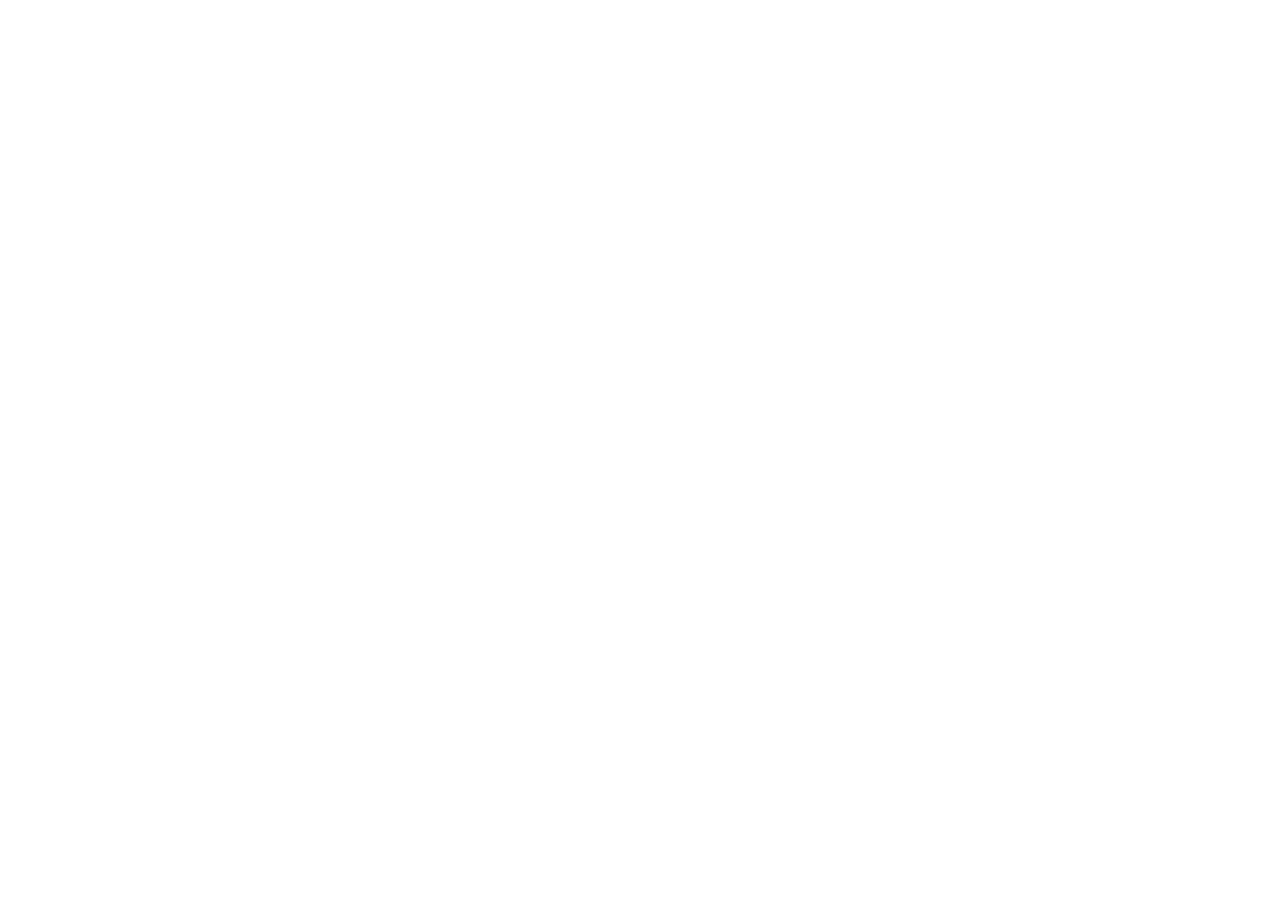
==== index.html @ 33198cbb "commit 1" ====
<!DOCTYPE html>
<html lang="fr" data-theme="light">

<head>
    <meta charset="UTF-8">
    <meta name="viewport" content="width=device-width, initial-scale=1.0">

    <title>AfriConnect Summit 2026</title>

    <!-- Google Fonts -->
    <link
        href="https://fonts.googleapis.com/css2?family=Space+Grotesk:wght@400;500;600;700&family=Inter:wght@300;400;500;600&display=swap"
        rel="stylesheet">

    <!-- Bootstrap Icons -->
    <link rel="stylesheet"
        href="https://cdn.jsdelivr.net/npm/bootstrap-icons@1.11.3/font/bootstrap-icons.min.css">

    <!-- CSS -->
    <link rel="stylesheet" href="css/style.css">
</head>

<body>

    <script src="js/script.js"></script>

</body>

</html>
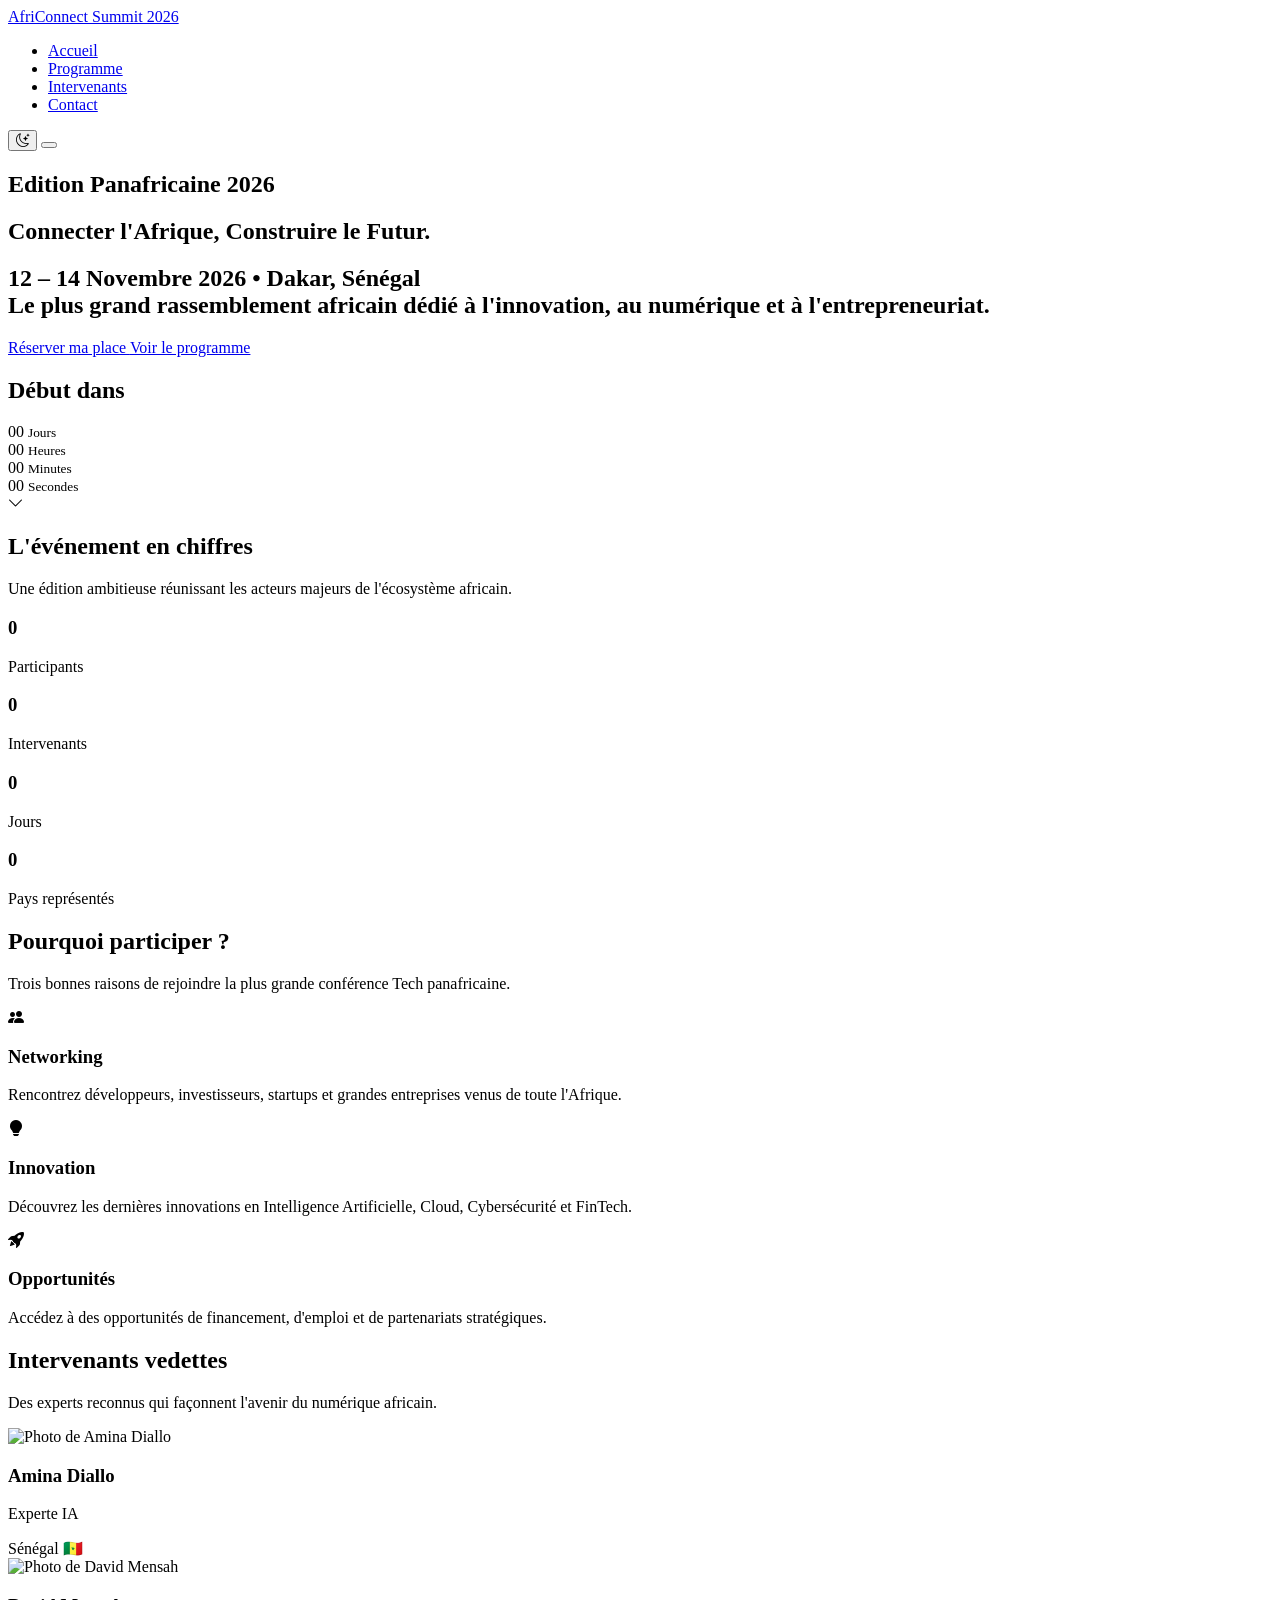
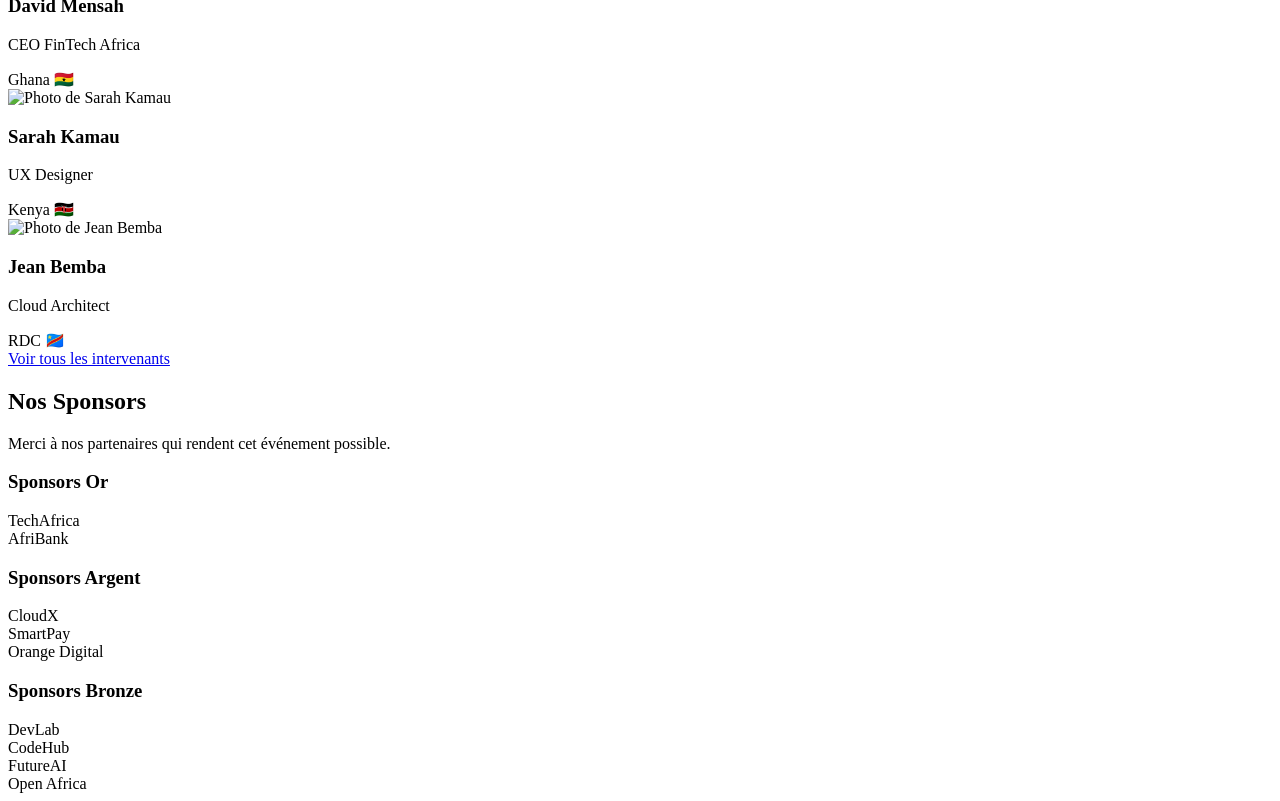
==== commit d345aa12: "commit 2" ====
--- a/index.html
+++ b/index.html
@@ -21,6 +21,495 @@
 </head>
 
 <body>
+<header>
+
+        <nav class="navbar">
+
+            <a href="index.html" class="logo">
+                AfriConnect Summit 2026
+            </a>
+
+            <ul class="nav-links">
+
+                <li><a href="index.html">Accueil</a></li>
+
+                <li><a href="programme.html" class="active">Programme</a></li>
+
+                <li><a href="intervenants.html">Intervenants</a></li>
+
+                <li><a href="contact.html">Contact</a></li>
+
+            </ul>
+
+            <div class="nav-actions">
+
+                <button id="themeToggle">
+                     <i class="bi bi-moon-stars"></i>
+                </button>
+                <button class="hamburger">
+
+                    <span></span>
+                    <span></span>
+                    <span></span>
+
+                </button>
+
+            </div>
+
+        </nav>
+
+    </header>
+        <!-- ========================= -->
+        <!-- HERO -->
+        <!-- ========================= -->
+
+        <section class="hero"> 
+
+            <div class="hero-content fade-in">
+
+                <span class="event-badge">
+                  <h1>Edition Panafricaine 2026</h1>
+                </span>
+
+                <h1>
+                    Connecter l'Afrique,
+                    Construire le Futur.
+                    
+
+                </h1>
+                
+                <h2 class="hero-subtitle">
+
+                    12 – 14 Novembre 2026 • Dakar, Sénégal
+
+                    <br>
+
+                    Le plus grand rassemblement africain dédié
+                    à l'innovation, au numérique et à
+                    l'entrepreneuriat.
+
+                </h2>
+
+                <div class="hero-buttons">
+
+                    <a href="contact.html" class="btn btn-primary">
+                        Réserver ma place
+                    </a>
+
+                    <a href="programme.html" class="btn btn-secondary">
+                        Voir le programme
+                    </a>
+
+                </div>
+
+            </div>
+
+            <!-- Countdown -->
+            <article>
+                <div class="countdown-container">
+
+                <h2>
+                    Début dans
+                </h2>
+
+                <div class="countdown">
+
+                    <div class="time-box">
+
+                        <span id="days">00</span>
+
+                        <small>Jours</small>
+
+                    </div>
+
+                    <div class="time-box">
+
+                        <span id="hours">00</span>
+
+                        <small>Heures</small>
+
+                    </div>
+
+                    <div class="time-box">
+
+                        <span id="minutes">00</span>
+
+                        <small>Minutes</small>
+
+                    </div>
+
+                    <div class="time-box">
+
+                        <span id="seconds">00</span>
+
+                        <small>Secondes</small>
+
+                    </div>
+
+                </div>
+
+            </div>
+            </article>
+
+            <div class="hero-scroll">
+
+                <i class="bi bi-chevron-down"></i>
+
+            </div>
+
+        </section>
+
+        <!-- ========================= -->
+        <!-- CHIFFRES CLES -->
+        <!-- ========================= -->
+
+        <section class="stats section-padding">
+
+            <div class="container">
+
+                <div class="section-title">
+
+                    <h2>
+                        L'événement en chiffres
+                    </h2>
+
+                    <p>
+                        Une édition ambitieuse réunissant les
+                        acteurs majeurs de l'écosystème africain.
+                    </p>
+
+                </div>
+
+                <div class="stats-grid">
+
+                    <article class="stat-card reveal">
+
+                        <h3
+                            class="counter"
+                            data-target="1200">
+                            0
+                        </h3>
+
+                        <p>
+                            Participants
+                        </p>
+
+                    </article>
+
+                    <article class="stat-card reveal">
+
+                        <h3
+                            class="counter"
+                            data-target="48">
+                            0
+                        </h3>
+
+                        <p>
+                            Intervenants
+                        </p>
+
+                    </article>
+
+                    <article class="stat-card reveal">
+
+                        <h3
+                            class="counter"
+                            data-target="3">
+                            0
+                        </h3>
+
+                        <p>
+                            Jours
+                        </p>
+
+                    </article>
+
+                    <article class="stat-card reveal">
+
+                        <h3
+                            class="counter"
+                            data-target="12">
+                            0
+                        </h3>
+
+                        <p>
+                            Pays représentés
+                        </p>
+
+                    </article>
+
+                </div>
+
+            </div>
+
+        </section>
+                <!-- ========================= -->
+        <!-- POURQUOI PARTICIPER -->
+        <!-- ========================= -->
+
+        <section class="why section-padding">
+
+            <div class="container">
+
+                <div class="section-title">
+
+                    <h2>Pourquoi participer ?</h2>
+
+                    <p>
+                        Trois bonnes raisons de rejoindre la plus grande
+                        conférence Tech panafricaine.
+                    </p>
+
+                </div>
+
+                <div class="why-container">
+
+                    <article class="why-card reveal">
+
+                        <i class="bi bi-people-fill"></i>
+
+                        <h3>Networking</h3>
+
+                        <p>
+                            Rencontrez développeurs, investisseurs,
+                            startups et grandes entreprises venus
+                            de toute l'Afrique.
+                        </p>
+
+                    </article>
+
+                    <article class="why-card reveal">
+
+                        <i class="bi bi-lightbulb-fill"></i>
+
+                        <h3>Innovation</h3>
+
+                        <p>
+                            Découvrez les dernières innovations
+                            en Intelligence Artificielle, Cloud,
+                            Cybersécurité et FinTech.
+                        </p>
+
+                    </article>
+
+                    <article class="why-card reveal">
+
+                        <i class="bi bi-rocket-takeoff-fill"></i>
+
+                        <h3>Opportunités</h3>
+
+                        <p>
+                            Accédez à des opportunités de financement,
+                            d'emploi et de partenariats stratégiques.
+                        </p>
+
+                    </article>
+
+                </div>
+
+            </div>
+
+        </section>
+
+        <!-- ========================= -->
+        <!-- INTERVENANTS VEDETTES -->
+        <!-- ========================= -->
+
+        <section class="speakers section-padding">
+
+            <div class="container">
+
+                <div class="section-title">
+
+                    <h2>Intervenants vedettes</h2>
+
+                    <p>
+                        Des experts reconnus qui façonnent
+                        l'avenir du numérique africain.
+                    </p>
+
+                </div>
+
+                <div class="speakers-grid">
+
+                    <article class="speaker-card reveal">
+
+                        <img
+                            src="images/speakers/speaker1.jpg"
+                            alt="Photo de Amina Diallo">
+
+                        <div class="speaker-content">
+
+                            <h3>Amina Diallo</h3>
+
+                            <p>Experte IA</p>
+
+                            <span>Sénégal 🇸🇳</span>
+
+                        </div>
+
+                    </article>
+
+                    <article class="speaker-card reveal">
+
+                        <img
+                            src="images/speakers/speaker2.jpg"
+                            alt="Photo de David Mensah">
+
+                        <div class="speaker-content">
+
+                            <h3>David Mensah</h3>
+
+                            <p>CEO FinTech Africa</p>
+
+                            <span>Ghana 🇬🇭</span>
+
+                        </div>
+
+                    </article>
+
+                    <article class="speaker-card reveal">
+
+                        <img
+                            src="images/speakers/speaker3.jpg"
+                            alt="Photo de Sarah Kamau">
+
+                        <div class="speaker-content">
+
+                            <h3>Sarah Kamau</h3>
+
+                            <p>UX Designer</p>
+
+                            <span>Kenya 🇰🇪</span>
+
+                        </div>
+
+                    </article>
+
+                    <article class="speaker-card reveal">
+
+                        <img
+                            src="images/speakers/speaker4.jpg"
+                            alt="Photo de Jean Bemba">
+
+                        <div class="speaker-content">
+
+                            <h3>Jean Bemba</h3>
+
+                            <p>Cloud Architect</p>
+
+                            <span>RDC 🇨🇩</span>
+
+                        </div>
+
+                    </article>
+
+                </div>
+
+                <div class="center">
+
+                    <a
+                        href="intervenants.html"
+                        class="btn btn-primary">
+
+                        Voir tous les intervenants
+
+                    </a>
+
+                </div>
+
+            </div>
+
+        </section>
+
+        <!-- ========================= -->
+        <!-- SPONSORS -->
+        <!-- ========================= -->
+
+        <section class="sponsors section-padding">
+
+            <div class="container">
+
+                <div class="section-title">
+
+                    <h2>Nos Sponsors</h2>
+
+                    <p>
+                        Merci à nos partenaires qui rendent
+                        cet événement possible.
+                    </p>
+
+                </div>
+
+                <h3 class="sponsor-title gold">
+                    Sponsors Or
+                </h3>
+
+                <div class="sponsor-row">
+
+                    <div class="sponsor gold">
+                        TechAfrica
+                    </div>
+
+                    <div class="sponsor gold">
+                        AfriBank
+                    </div>
+
+                </div>
+
+                <h3 class="sponsor-title silver">
+                    Sponsors Argent
+                </h3>
+
+                <div class="sponsor-row">
+
+                    <div class="sponsor silver">
+                        CloudX
+                    </div>
+
+                    <div class="sponsor silver">
+                        SmartPay
+                    </div>
+
+                    <div class="sponsor silver">
+                        Orange Digital
+                    </div>
+
+                </div>
+
+                <h3 class="sponsor-title bronze">
+                    Sponsors Bronze
+                </h3>
+
+                <div class="sponsor-row">
+
+                    <div class="sponsor bronze">
+                        DevLab
+                    </div>
+
+                    <div class="sponsor bronze">
+                        CodeHub
+                    </div>
+
+                    <div class="sponsor bronze">
+                        FutureAI
+                    </div>
+
+                    <div class="sponsor bronze">
+                        Open Africa
+                    </div>
+
+                </div>
+
+            </div>
+
+        </section>
+                
+    
+
+    <!-- ========================= -->
+    <!-- JAVASCRIPT -->
+    <!-- ========================= -->
 
     <script src="js/script.js"></script>
 
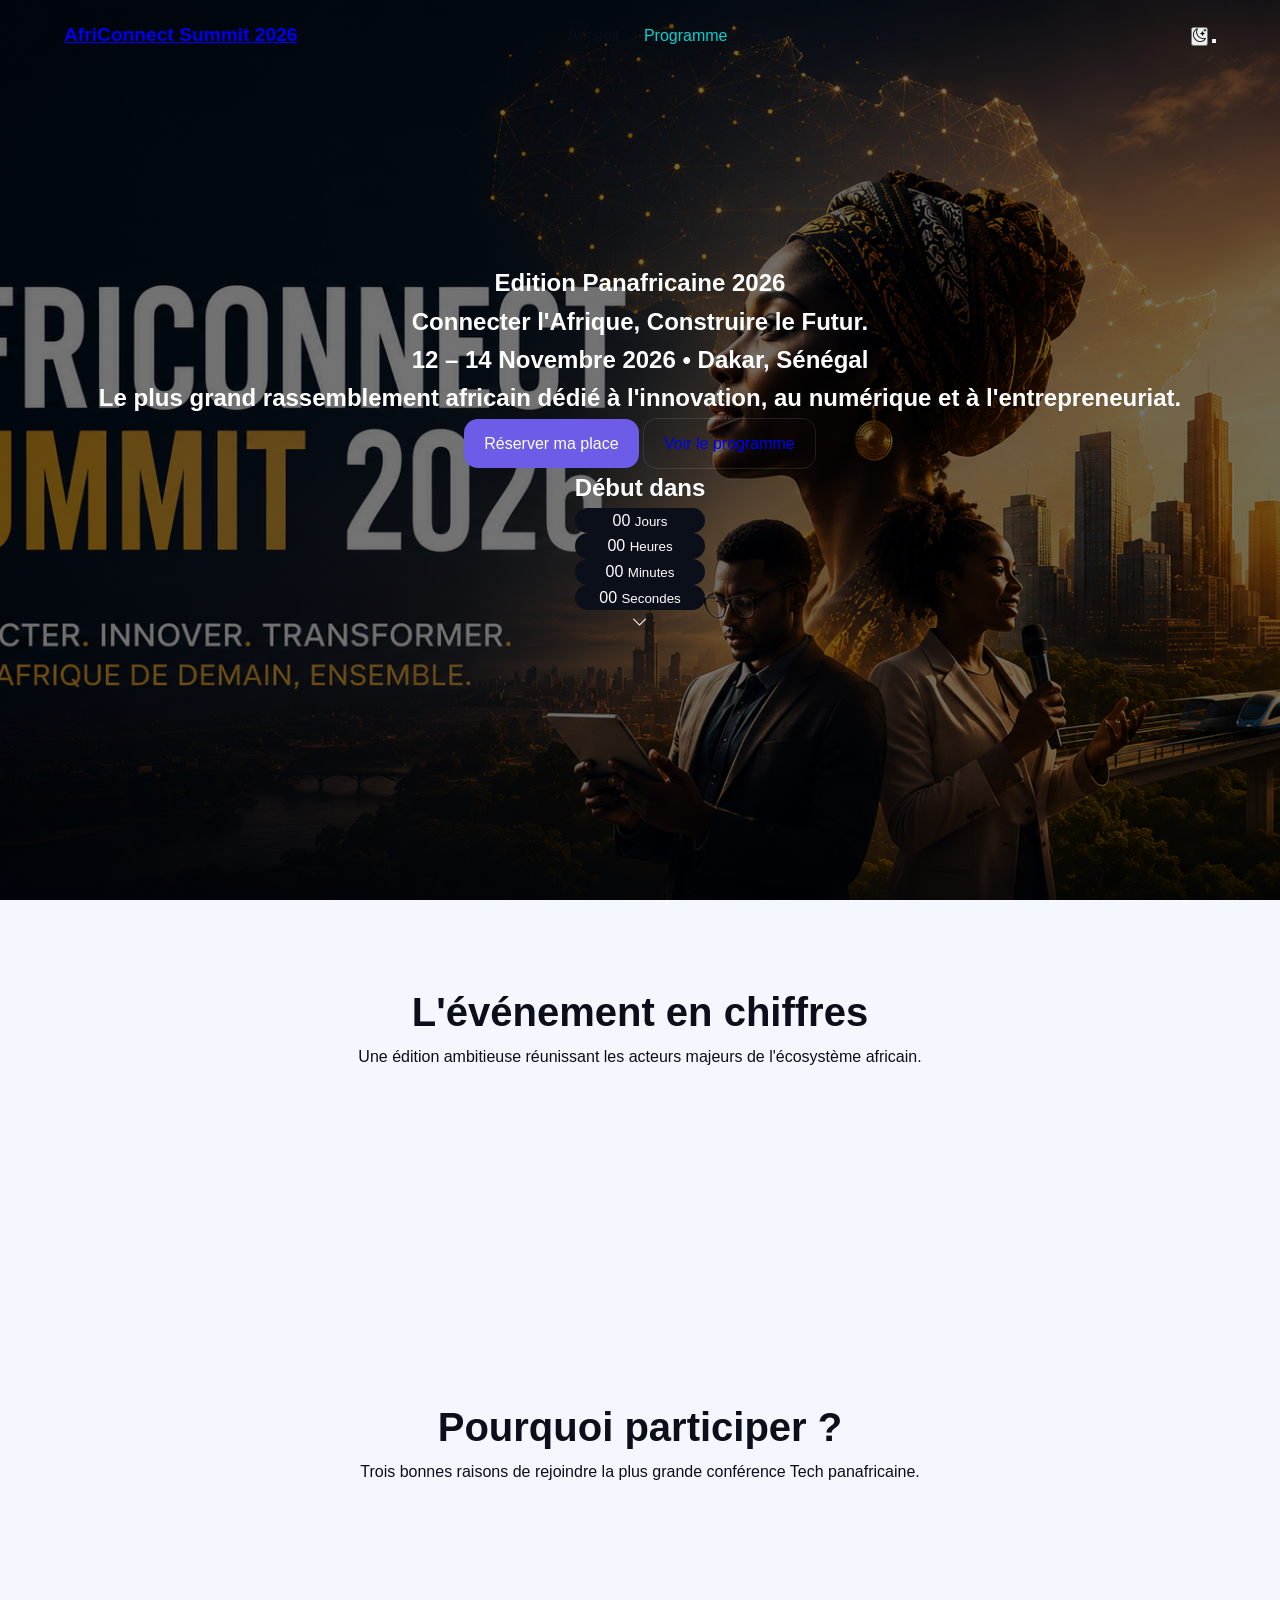
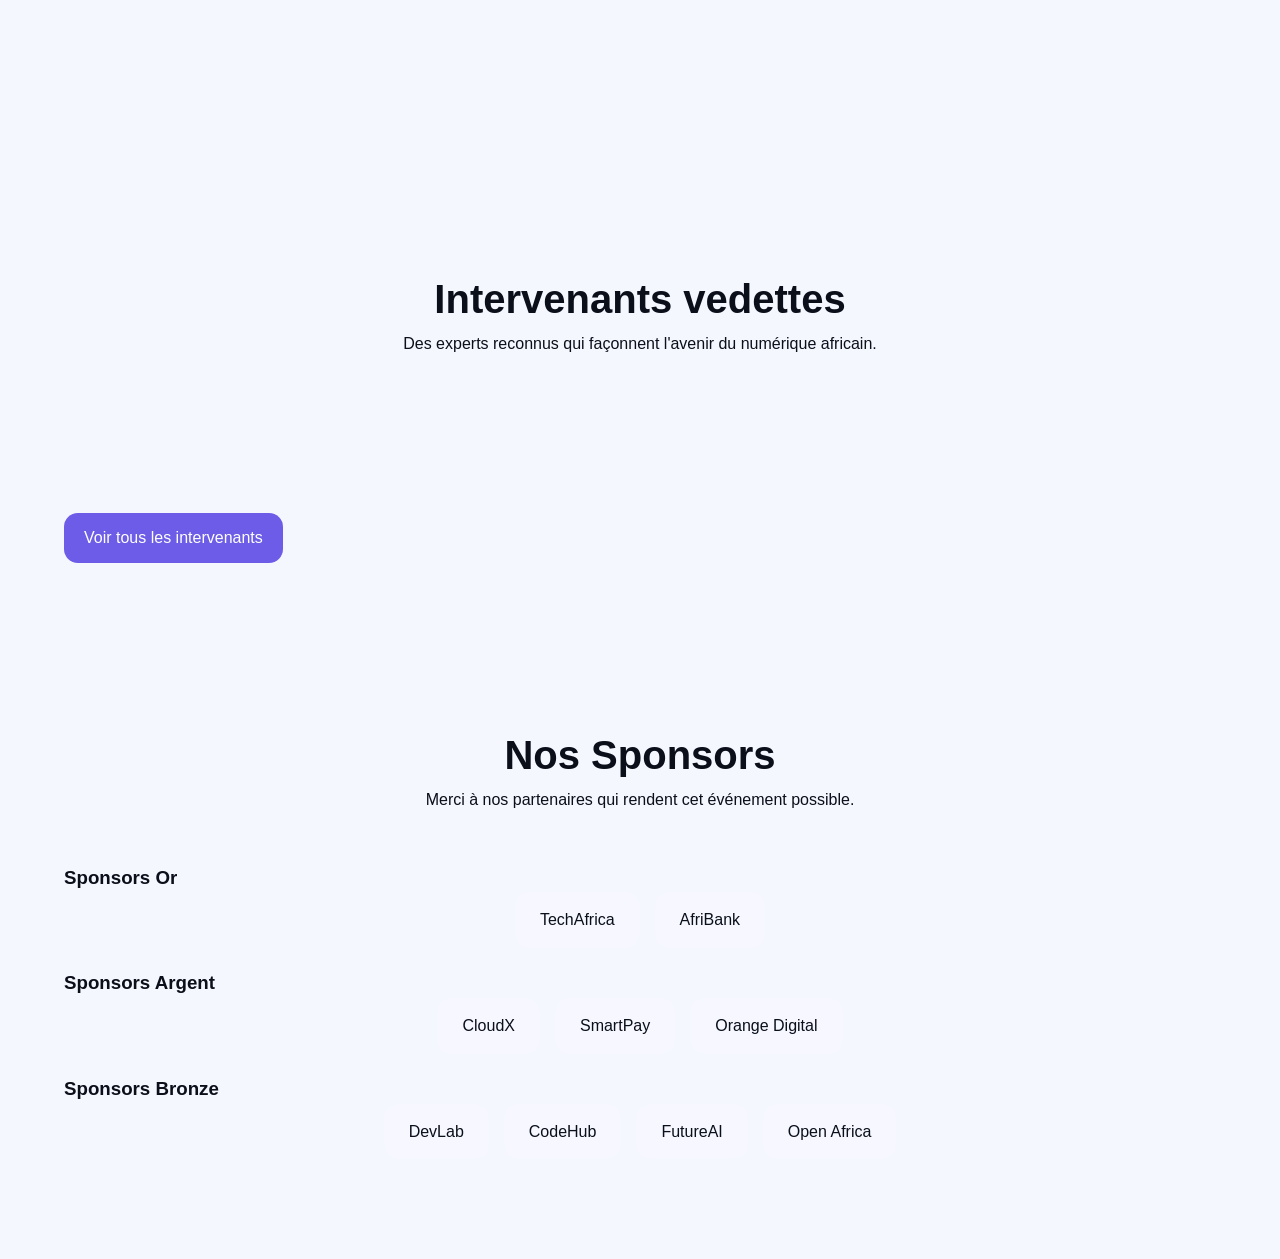
==== commit b721a6c5: "commit 3" ====
--- a/index.html
+++ b/index.html
@@ -22,7 +22,7 @@
 
 <body>
 <header>
-
+     
         <nav class="navbar">
 
             <a href="index.html" class="logo">
--- a/css/style.css
+++ b/css/style.css
@@ -0,0 +1,345 @@
+/* =========================
+   ROOT VARIABLES (THEME)
+========================= */
+
+:root {
+    --bg: #f5f7ff;;
+    --bg-light: #0b0f1a;
+    --text: #0b0f1a;
+    --text-dark: #0b0f1a;
+
+    --primary: #6c5ce7;
+    --secondary: #00d2d3;
+    --accent: #ffb142;
+
+    --card: rgba(255, 255, 255, 0.05);
+    --border: rgba(255, 255, 255, 0.1);
+
+    --radius: 14px;
+    --shadow: 0 10px 30px rgba(0, 0, 0, 0.3);
+
+    --font-title: "Space Grotesk", sans-serif;
+    --font-body: "Inter", sans-serif;
+}
+
+/* compte a rebour */
+.time-box{
+    background: var(--card);
+    border-radius: var(--radius);
+    overflow: hidden;
+    transition: 0.3s; 
+    background-color: #0b0f1a;        
+     
+
+}
+
+
+
+
+
+
+/* =========================
+   RESET
+========================= */
+
+* {
+    margin: 0;
+    padding: 0;
+    box-sizing: border-box;
+}
+
+body {
+    font-family: var(--font-body);
+    background: var(--bg);
+    color: var(--text);
+    line-height: 1.6;
+    transition: 0.3s ease;
+   
+}
+
+/* =========================
+   GLOBAL
+========================= */
+
+.container {
+    width: 90%;
+    max-width: 1200px;
+    margin: auto;
+}
+
+.section-padding {
+    padding: 80px 0;
+}
+
+.section-title {
+    text-align: center;
+    margin-bottom: 50px;
+}
+
+.section-title h2 {
+    font-family: var(--font-title);
+    font-size: 2.5rem;
+}
+
+/* =========================
+   NAVBAR
+========================= */
+
+.navbar {
+    position: fixed;
+    top: 0;
+    width: 100%;
+    display: flex;
+    justify-content: space-between;
+    align-items: center;
+    padding: 20px 5%;
+    background: transparent;
+    transition: 0.3s;
+    z-index: 1000;
+}
+
+.navbar.scrolled {
+    background: var(--bg);
+    box-shadow: var(--shadow);
+}
+
+.logo {
+    font-family: var(--font-title);
+    font-weight: 700;
+    font-size: 1.2rem;
+}
+
+.nav-links {
+    display: flex;
+    gap: 25px;
+    list-style: none;
+}
+
+.nav-links a {
+    color: var(--text);
+    text-decoration: none;
+    transition: 0.3s;
+}
+
+.nav-links a:hover,
+.nav-links a.active {
+    color: var(--secondary);
+}
+
+/* =========================
+   HERO
+========================= */
+
+.hero {
+    min-height: 100vh;
+    display: flex;
+    flex-direction: column;
+    justify-content: center;
+    align-items: center;
+    text-align: center;
+    padding: 100px 20px;
+
+    background:
+        linear-gradient(rgba(0,0,0,0.55), rgba(0,0,0,0.55)),
+        url("../images/index2.png");
+
+    background-size: cover;
+    background-position: center;
+    background-repeat: no-repeat;
+
+    color: white;
+}
+
+/* =========================
+   BUTTONS
+========================= */
+
+.btn {
+    padding: 12px 20px;
+    border-radius: var(--radius);
+    text-decoration: none;
+    transition: 0.3s;
+    display: inline-block;
+}
+
+.btn-primary {
+    background: var(--primary);
+    color: white;
+}
+
+.btn-primary:hover {
+    transform: translateY(-3px);
+}
+
+.btn-secondary {
+    border: 1px solid var(--border);
+}
+
+/* =========================
+   STATS (GRID)
+========================= */
+
+.stats-grid {
+    display: grid;
+    grid-template-columns: repeat(4, 1fr);
+    gap: 20px;
+}
+
+.stat-card {
+    background: var(--card);
+    padding: 30px;
+    text-align: center;
+    border-radius: var(--radius);
+    transition: 0.3s;
+}
+
+.stat-card:hover {
+    transform: translateY(-5px);
+}
+
+/* =========================
+   WHY (FLEXBOX)
+========================= */
+
+.why-container {
+    display: flex;
+    gap: 20px;
+    justify-content: space-between;
+}
+
+.why-card {
+    flex: 1;
+    padding: 20px;
+    background: var(--card);
+    border-radius: var(--radius);
+}
+
+/* =========================
+   SPEAKERS GRID
+========================= */
+
+.speakers-grid {
+    display: grid;
+    grid-template-columns: repeat(4, 1fr);
+    gap: 20px;
+}
+
+.speaker-card {
+    background: var(--card);
+    border-radius: var(--radius);
+    overflow: hidden;
+    transition: 0.3s;
+}
+
+.speaker-card:hover {
+    transform: translateY(-8px);
+}
+
+.speaker-card img {
+    width: 100%;
+    height: 220px;
+    object-fit: cover;
+}
+
+/* =========================
+   SPONSORS
+========================= */
+
+.sponsor-row {
+    display: flex;
+    justify-content: center;
+    gap: 15px;
+    margin-bottom: 20px;
+}
+
+.sponsor {
+    padding: 15px 25px;
+    background: var(--card);
+    border-radius: var(--radius);
+}
+
+
+
+/* =========================
+   FORM
+========================= */
+
+.form-container {
+    display: flex;
+    gap: 40px;
+}
+
+.form-grid {
+    display: flex;
+    gap: 40px;
+}
+
+.form-group {
+    margin-bottom: 20px;
+}
+
+input, select, textarea {
+    width: 100%;
+    padding: 12px;
+    border-radius: var(--radius);
+    border: 1px solid var(--border);
+    background: transparent;
+    color: var(--text);
+}
+
+/* =========================
+   FAQ (CSS ONLY)
+========================= */
+
+.faq-item {
+    margin-bottom: 10px;
+}
+
+.faq-item input {
+    display: none;
+}
+
+.faq-item label {
+    display: block;
+    padding: 15px;
+    background: var(--card);
+    cursor: pointer;
+}
+
+.faq-content {
+    max-height: 0;
+    overflow: hidden;
+    transition: 0.3s;
+    padding: 0 15px;
+}
+
+.faq-item input:checked ~ .faq-content {
+    max-height: 200px;
+    padding: 15px;
+}
+
+/* =========================
+   MAP
+========================= */
+
+.map iframe {
+    width: 100%;
+}
+
+
+
+/* =========================
+   ANIMATIONS
+========================= */
+
+.reveal {
+    opacity: 0;
+    transform: translateY(40px);
+    transition: 0.6s ease;
+}
+
+.reveal.active {
+    opacity: 1;
+    transform: translateY(0);
+}
+
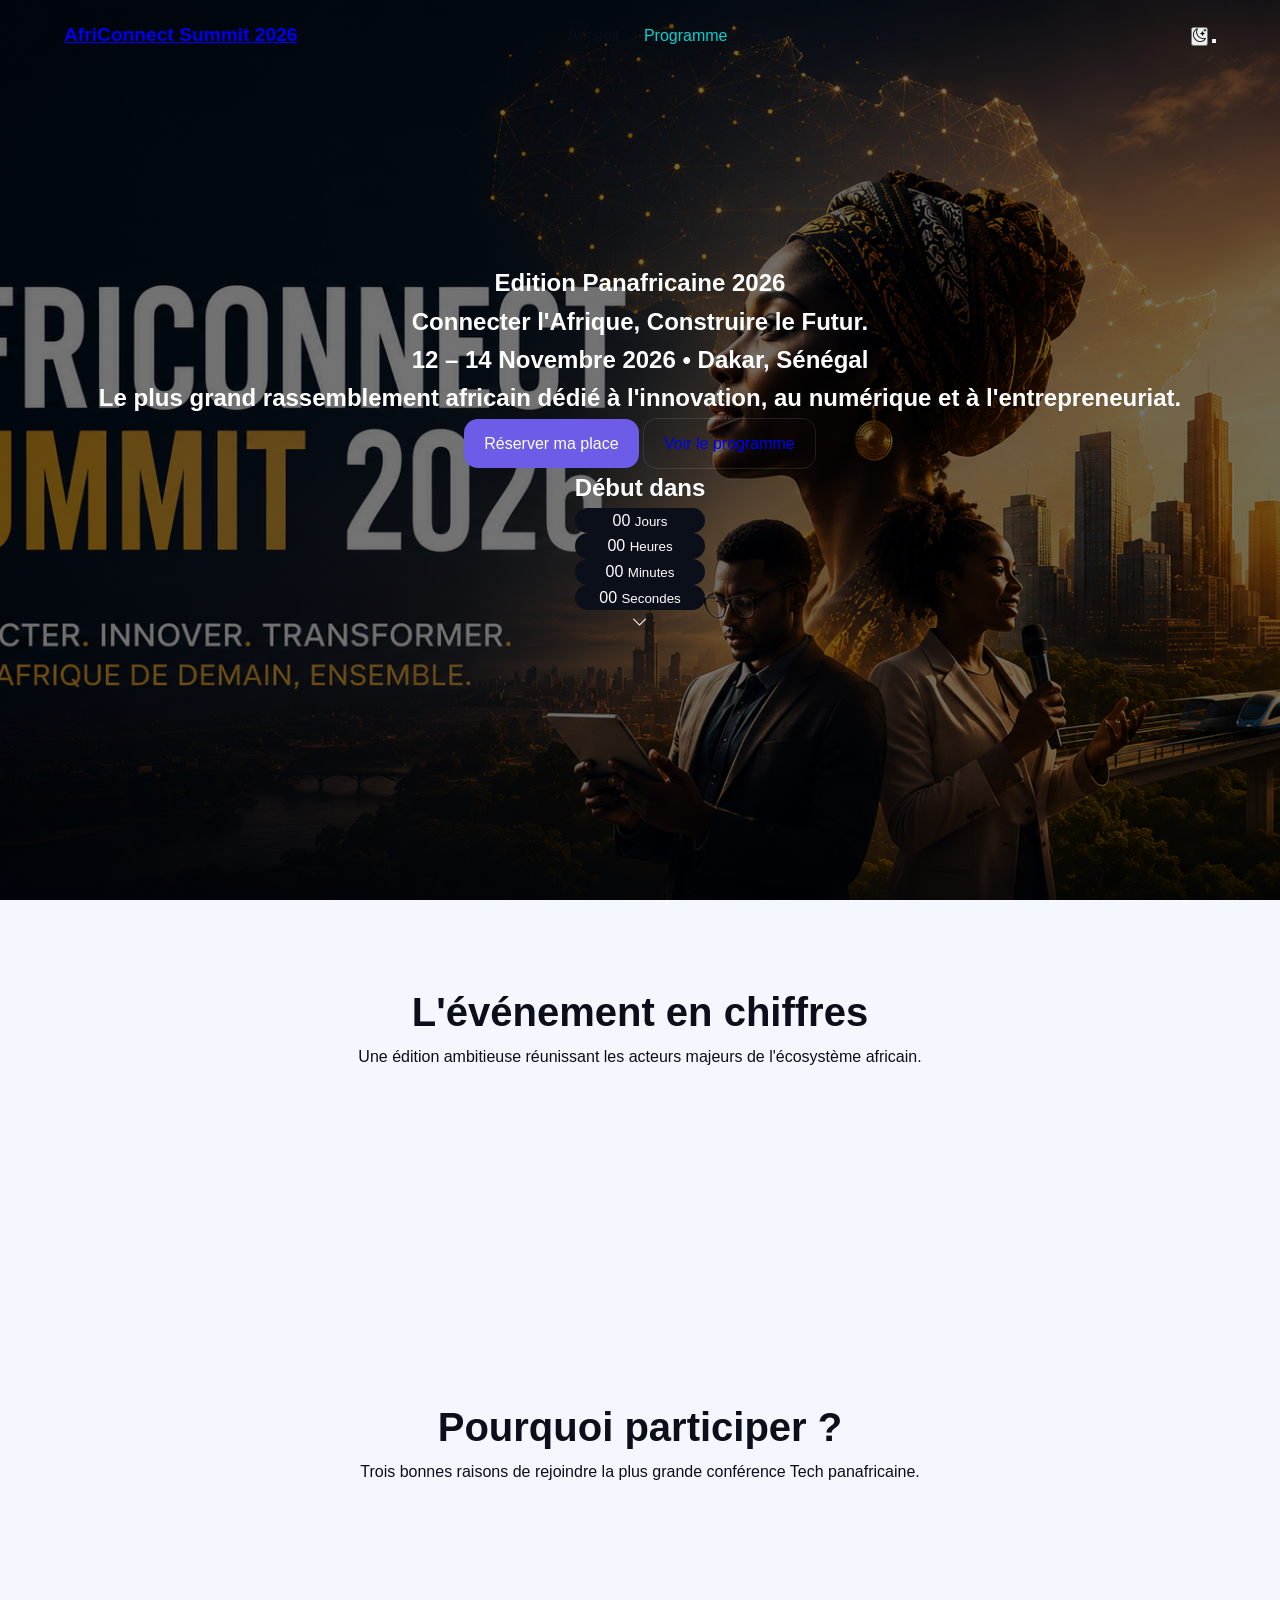
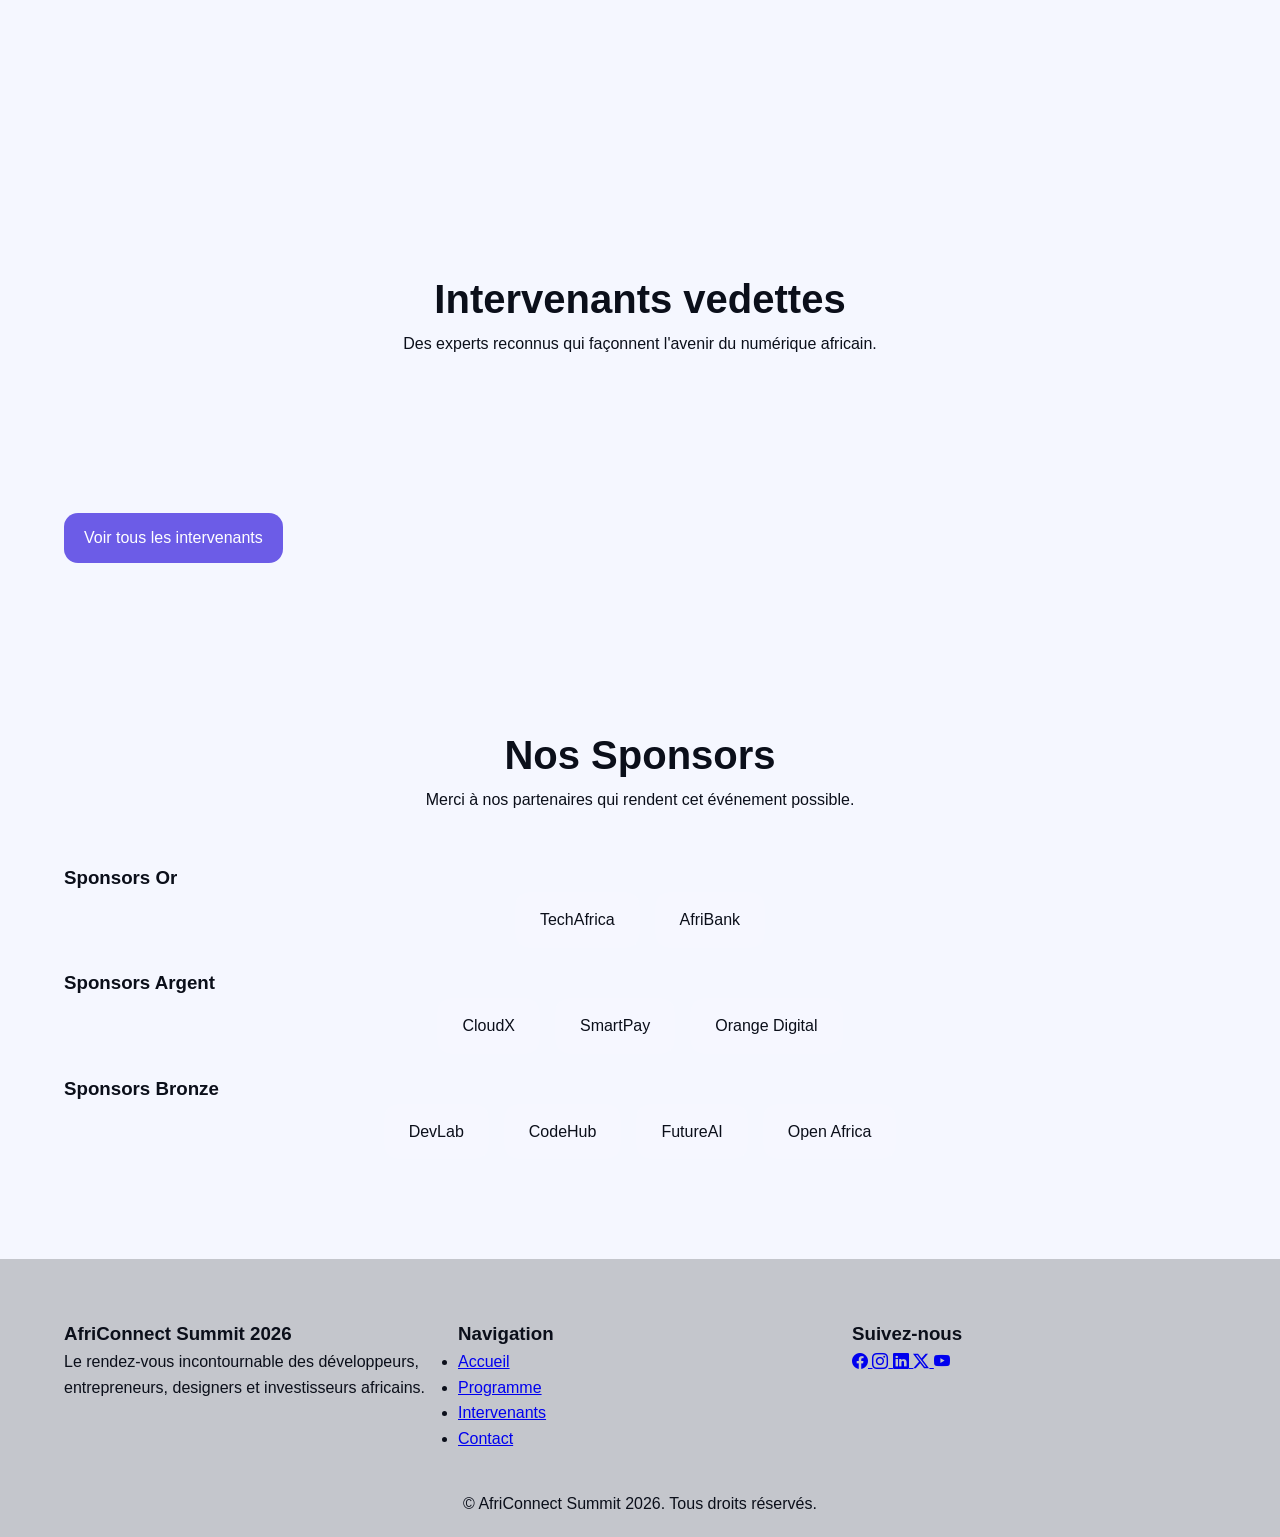
==== commit bfb0bf23: "commit 4" ====
--- a/index.html
+++ b/index.html
@@ -22,7 +22,7 @@
 
 <body>
 <header>
-     
+
         <nav class="navbar">
 
             <a href="index.html" class="logo">
@@ -504,8 +504,125 @@
             </div>
 
         </section>
-                
-    
+                <!-- ========================= -->
+        <!-- FOOTER -->
+        <!-- ========================= -->
+
+        <footer>
+
+            <div class="container footer-container">
+
+                <!-- Colonne 1 -->
+                <div class="footer-column">
+
+                    <h3>AfriConnect Summit 2026</h3>
+
+                    <p>
+                        Le rendez-vous incontournable des développeurs,
+                        entrepreneurs, designers et investisseurs africains.
+                    </p>
+
+                </div>
+
+                <!-- Colonne 2 -->
+                <div class="footer-column">
+
+                    <h3>Navigation</h3>
+
+                    <ul>
+
+                        <li>
+                            <a href="index.html">
+                                Accueil
+                            </a>
+                        </li>
+
+                        <li>
+                            <a href="programme.html">
+                                Programme
+                            </a>
+                        </li>
+
+                        <li>
+                            <a href="intervenants.html">
+                                Intervenants
+                            </a>
+                        </li>
+
+                        <li>
+                            <a href="contact.html">
+                                Contact
+                            </a>
+                        </li>
+
+                    </ul>
+
+                </div>
+
+                <!-- Colonne 3 -->
+                <div class="footer-column">
+
+                    <h3>Suivez-nous</h3>
+
+                    <div class="social-links">
+
+                        <a href="#" aria-label="Facebook">
+                            <i class="bi bi-facebook"></i>
+                        </a>
+
+                        <a href="#" aria-label="Instagram">
+                            <i class="bi bi-instagram"></i>
+                        </a>
+
+                        <a href="#" aria-label="LinkedIn">
+                            <i class="bi bi-linkedin"></i>
+                        </a>
+
+                        <a href="#" aria-label="Twitter">
+                            <i class="bi bi-twitter-x"></i>
+                        </a>
+
+                        <a href="#" aria-label="YouTube">
+                            <i class="bi bi-youtube"></i>
+                        </a>
+
+                    </div>
+
+                </div>
+
+            </div>
+
+            <!-- Bas du footer -->
+
+            <div class="footer-bottom">
+
+                <p>
+
+                    © <span id="year"></span>
+
+                    AfriConnect Summit 2026.
+
+                    Tous droits réservés.
+
+                </p>
+
+            </div>
+
+        </footer>
+
+    </main>
+
+    <!-- ========================= -->
+    <!-- BOUTON RETOUR EN HAUT -->
+    <!-- ========================= -->
+
+    <button
+        id="backToTop"
+        aria-label="Retour en haut">
+
+        <i class="bi bi-arrow-up"></i>
+
+    </button>
 
     <!-- ========================= -->
     <!-- JAVASCRIPT -->
--- a/css/style.css
+++ b/css/style.css
@@ -21,6 +21,7 @@
     --font-title: "Space Grotesk", sans-serif;
     --font-body: "Inter", sans-serif;
 }
+
 
 /* compte a rebour */
 .time-box{
@@ -258,7 +259,29 @@
     border-radius: var(--radius);
 }
 
-
+/* =========================
+   FOOTER
+========================= */
+
+footer {
+    padding: 60px 0 20px;
+    background: rgba(0, 0, 0, 0.2);
+}
+
+.footer-container {
+    display: flex;
+    justify-content: space-between;
+    gap: 30px;
+}
+
+.footer-column {
+    flex: 1;
+}
+
+.footer-bottom {
+    text-align: center;
+    margin-top: 40px;
+}
 
 /* =========================
    FORM
@@ -326,7 +349,22 @@
     width: 100%;
 }
 
-
+/* =========================
+   BACK TO TOP
+========================= */
+
+#backToTop {
+    position: fixed;
+    bottom: 20px;
+    right: 20px;
+    padding: 12px;
+    border-radius: 50%;
+    border: none;
+    background: var(--primary);
+    color: white;
+    cursor: pointer;
+    display: none;
+}
 
 /* =========================
    ANIMATIONS
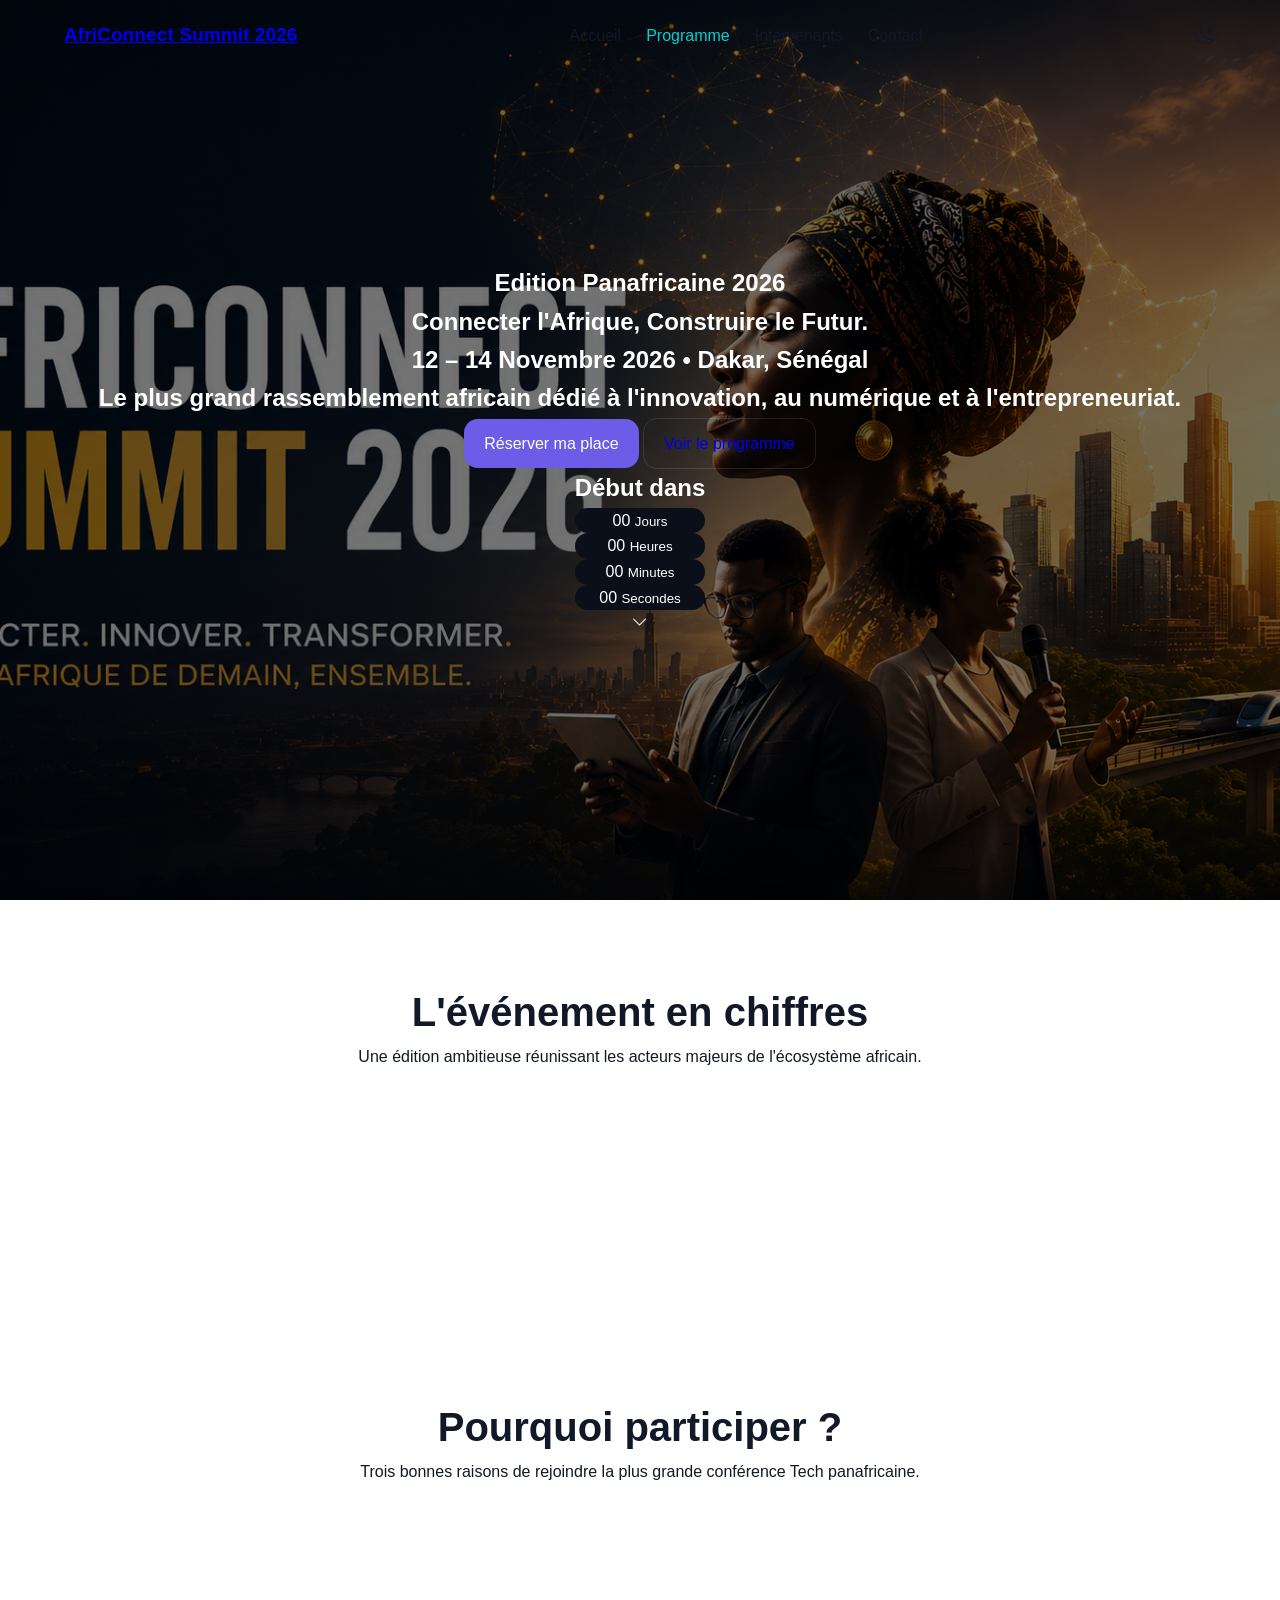
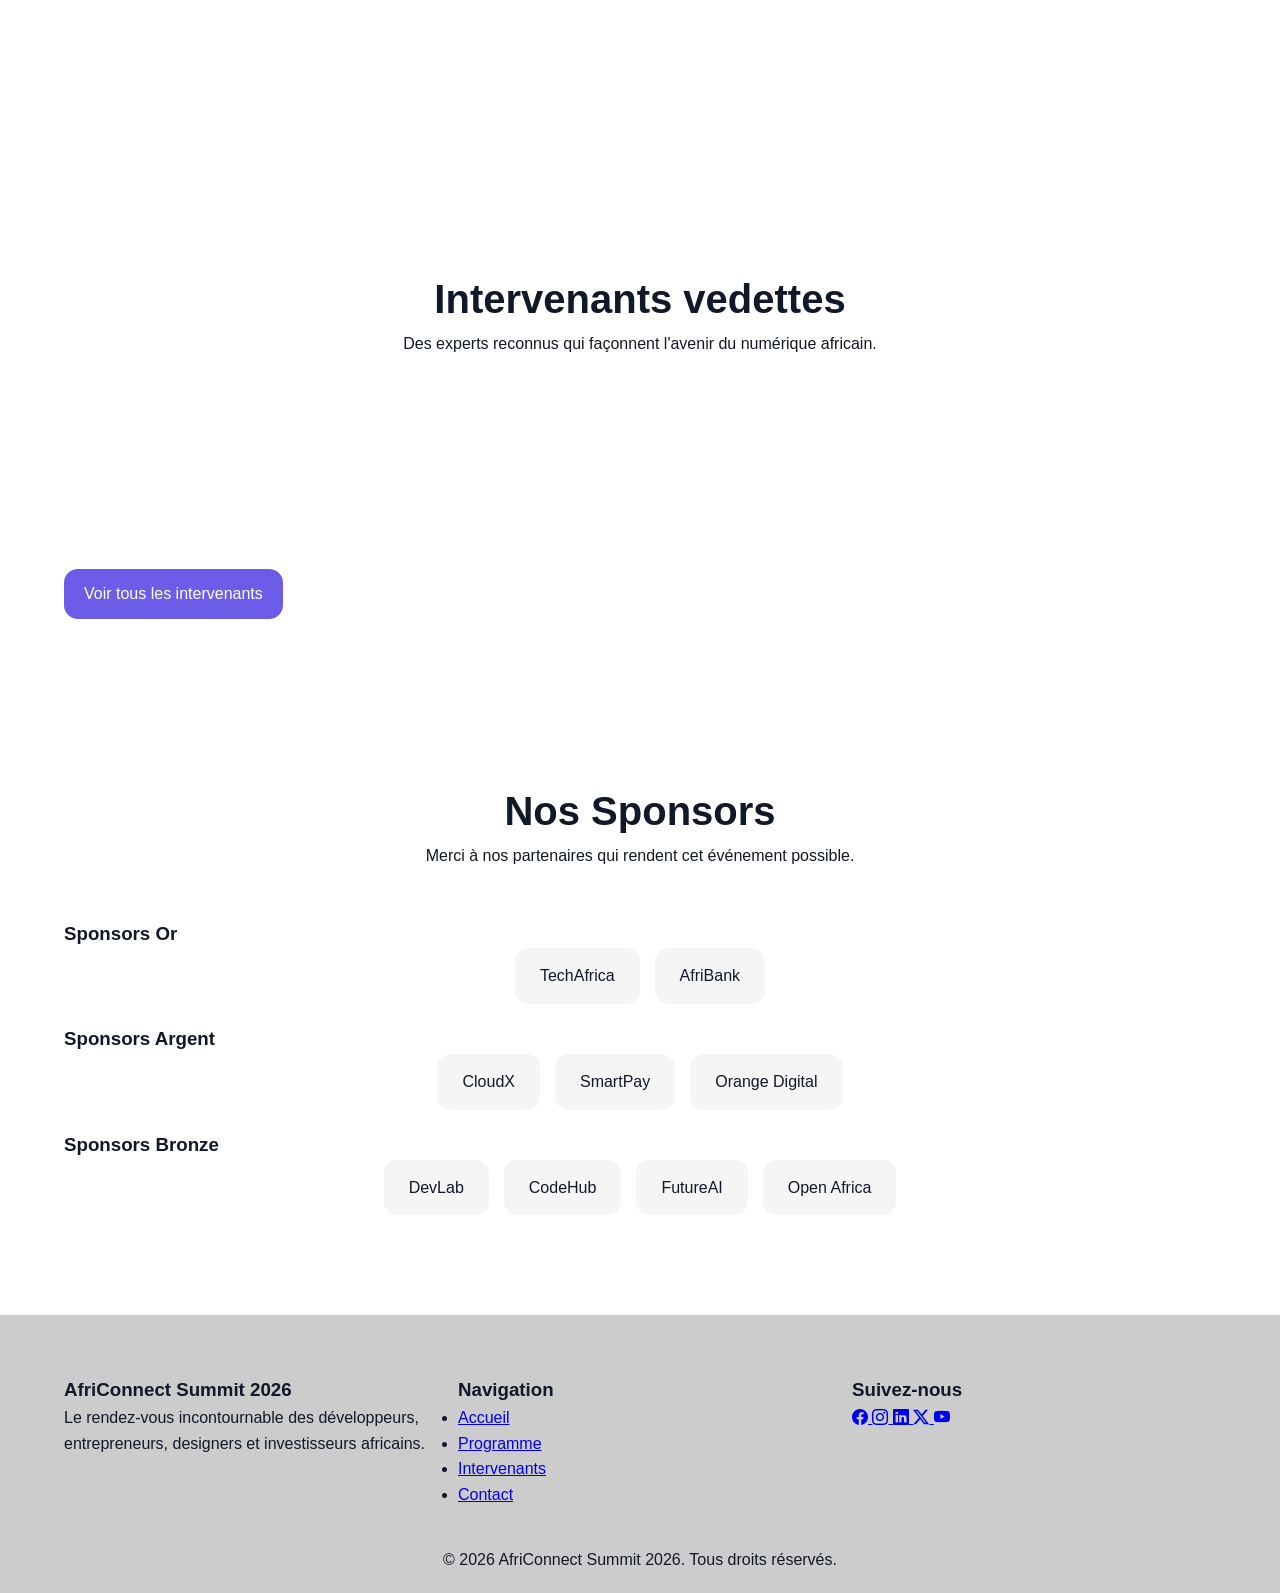
==== commit e3663021: "commit 6" ====
--- a/index.html
+++ b/index.html
@@ -43,8 +43,8 @@
 
             <div class="nav-actions">
 
-                <button id="themeToggle">
-                     <i class="bi bi-moon-stars"></i>
+               <button id="theme-toggle" class="theme-btn">
+                    <i class="bi bi-moon-stars"></i>
                 </button>
                 <button class="hamburger">
 
@@ -628,7 +628,7 @@
     <!-- JAVASCRIPT -->
     <!-- ========================= -->
 
-    <script src="js/script.js"></script>
+    <script src="js/main.js"></script>
 
 </body>
 
--- a/css/style.css
+++ b/css/style.css
@@ -32,6 +32,31 @@
     background-color: #0b0f1a;        
      
 
+}
+
+:root{
+    --bg:#ffffff;
+    --text:#111827;
+    --card:#f5f5f5;
+}
+
+[data-theme="dark"]{
+    --bg:#121212;
+    --text:#ffffff;
+    --card:#1e1e1e;
+}
+
+body{
+    background:var(--bg);
+    color:var(--text);
+    transition:.3s;
+}
+
+.speaker-card,
+.navbar,
+footer{
+    background:var(--card);
+    transition:.3s;
 }
 
 
@@ -381,3 +406,195 @@
     transform: translateY(0);
 }
 
+/* =========================
+   RESPONSIVE
+========================= */
+
+@media (max-width: 1024px) {
+
+    .stats-grid {
+        grid-template-columns: repeat(2, 1fr);
+    }
+
+    .speakers-grid {
+        grid-template-columns: repeat(2, 1fr);
+    }
+
+    .why-container {
+        flex-direction: column;
+    }
+
+    .footer-container {
+        flex-direction: column;
+    }
+}
+
+@media (max-width: 600px) {
+
+    .hero h1 {
+        font-size: 2rem;
+    }
+
+    .speakers-grid {
+        grid-template-columns: 1fr;
+    }
+
+    .stats-grid {
+        grid-template-columns: 1fr;
+    }
+
+    .form-grid {
+        flex-direction: column;
+    }
+
+    .nav-links {
+        display: none;
+    }
+}
+.page-hero{
+    padding:150px 0 80px;
+    text-align:center;
+    background:linear-gradient(135deg,var(--primary),var(--secondary));
+    color:#fff;
+}
+
+.page-hero h1{
+    font-size:3rem;
+    margin-bottom:15px;
+    font-family:var(--font-title);
+}
+
+.page-hero p{
+    max-width:700px;
+    margin:auto;
+}
+.filters{
+    display:flex;
+    justify-content:center;
+    flex-wrap:wrap;
+    gap:15px;
+    margin-bottom:50px;
+}
+
+.filter-btn{
+    padding:10px 22px;
+    border:none;
+    border-radius:30px;
+    cursor:pointer;
+    background:var(--card);
+    color:var(--text);
+    transition:.3s;
+}
+
+.filter-btn:hover,
+.filter-btn.active{
+    background:var(--primary);
+    color:#fff;
+}
+.speaker-card{
+    background:var(--card);
+    border-radius:var(--radius);
+    overflow:hidden;
+    text-align:center;
+    box-shadow:var(--shadow);
+    transition:.35s;
+}
+
+.speaker-card:hover{
+    transform:translateY(-10px);
+}
+
+.speaker-card img{
+    width:100%;
+    height:260px;
+    object-fit:cover;
+}
+
+.speaker-card h3{
+    margin:18px 0 8px;
+    font-family:var(--font-title);
+}
+
+.speaker-card p{
+    color:var(--primary);
+    font-weight:600;
+}
+
+.speaker-card span{
+    display:block;
+    margin:10px 0 20px;
+    opacity:.7;
+}
+.breadcrumb{
+    margin-bottom:20px;
+}
+
+.breadcrumb a{
+    color:#fff;
+    text-decoration:none;
+}
+
+.breadcrumb span{
+    opacity:.8;
+}
+.theme-btn{
+    border:none;
+    background:none;
+    color:var(--text);
+    font-size:1.3rem;
+    cursor:pointer;
+}
+.hamburger{
+    display:none;
+    flex-direction:column;
+    gap:5px;
+    background:none;
+    border:none;
+    cursor:pointer;
+}
+
+.hamburger span{
+    width:25px;
+    height:3px;
+    background:var(--text);
+}
+
+@media(max-width:768px){
+
+    .hamburger{
+        display:flex;
+    }
+
+    .nav-links{
+        display:none;
+        position:absolute;
+        top:80px;
+        left:0;
+        width:100%;
+        background:var(--bg);
+        flex-direction:column;
+        text-align:center;
+        padding:20px;
+    }
+
+    .nav-links.active{
+        display:flex;
+    }
+}
+.speaker-card{
+    animation:fadeUp .8s ease;
+}
+
+@keyframes fadeUp{
+
+    from{
+        opacity:0;
+        transform:translateY(40px);
+    }
+
+    to{
+        opacity:1;
+        transform:translateY(0);
+    }
+
+}
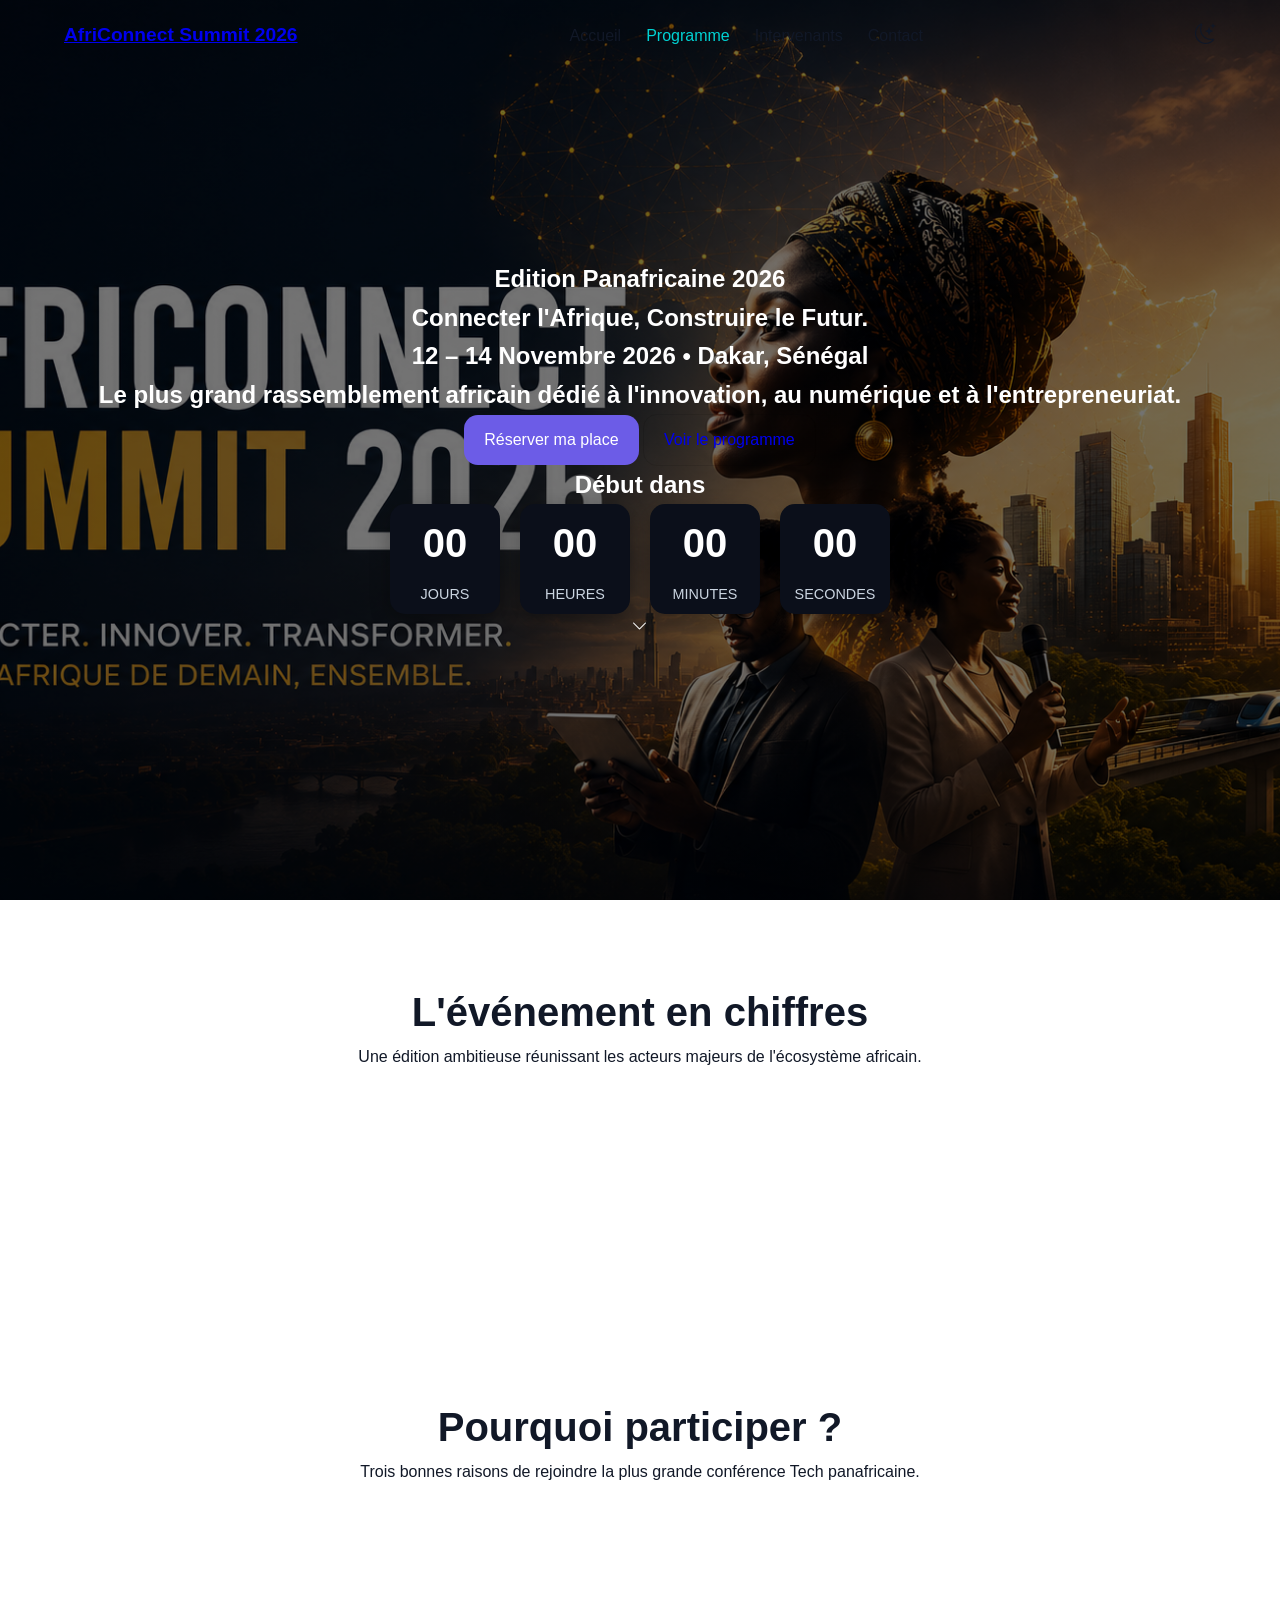
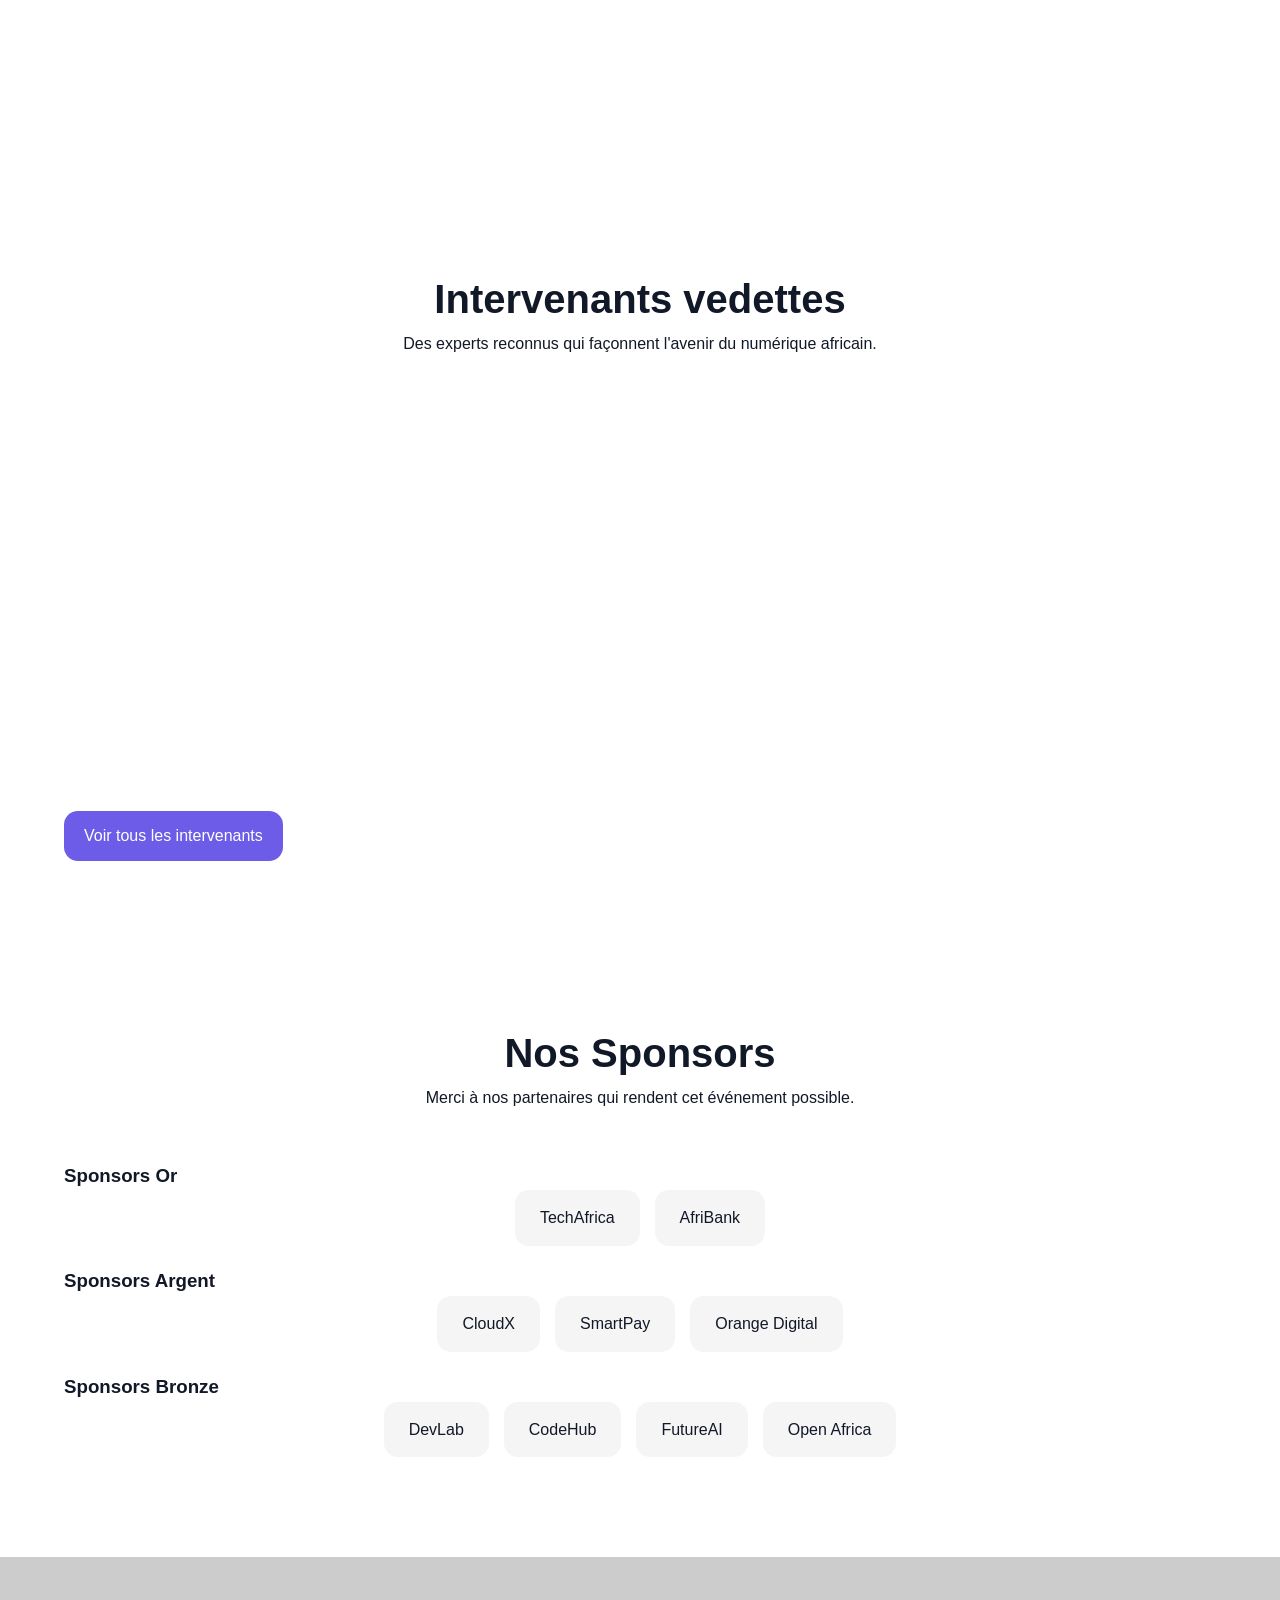
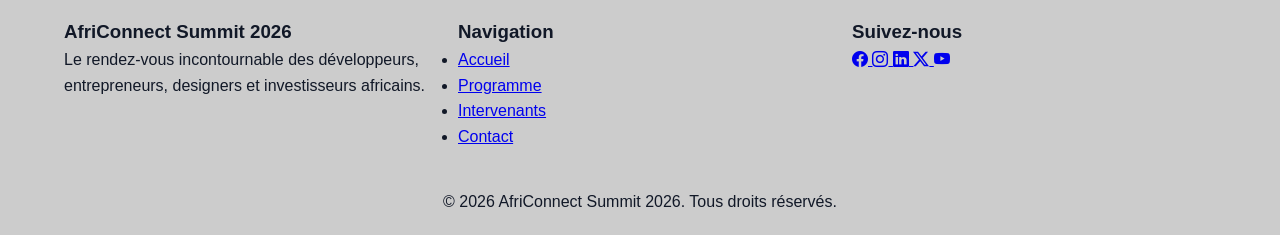
==== commit bb1d86a6: "commit 7" ====
--- a/index.html
+++ b/index.html
@@ -335,7 +335,7 @@
                     <article class="speaker-card reveal">
 
                         <img
-                            src="images/speakers/speaker1.jpg"
+                            src="images/speacker1.jpg"
                             alt="Photo de Amina Diallo">
 
                         <div class="speaker-content">
@@ -353,7 +353,7 @@
                     <article class="speaker-card reveal">
 
                         <img
-                            src="images/speakers/speaker2.jpg"
+                            src="images/speacker2.jpg"
                             alt="Photo de David Mensah">
 
                         <div class="speaker-content">
@@ -371,7 +371,7 @@
                     <article class="speaker-card reveal">
 
                         <img
-                            src="images/speakers/speaker3.jpg"
+                            src="images/speacker3.jpg"
                             alt="Photo de Sarah Kamau">
 
                         <div class="speaker-content">
--- a/css/style.css
+++ b/css/style.css
@@ -3,35 +3,70 @@
 ========================= */
 
 :root {
-    --bg: #f5f7ff;;
-    --bg-light: #0b0f1a;
-    --text: #0b0f1a;
-    --text-dark: #0b0f1a;
-
+    --bg: #ffffff;
+    --bg-dark: #0b0f1a;
+    --text: #111827;
     --primary: #6c5ce7;
     --secondary: #00d2d3;
     --accent: #ffb142;
 
-    --card: rgba(255, 255, 255, 0.05);
-    --border: rgba(255, 255, 255, 0.1);
+    --card: #f5f5f5;
+    --border: rgba(0,0,0,0.1);
 
     --radius: 14px;
-    --shadow: 0 10px 30px rgba(0, 0, 0, 0.3);
+    --shadow: 0 10px 30px rgba(0,0,0,.2);
 
     --font-title: "Space Grotesk", sans-serif;
     --font-body: "Inter", sans-serif;
 }
 
 
+[data-theme="dark"] {
+    --bg: #0b0f1a;
+    --text: #ffffff;
+    --card: #151b2d;
+    --border: rgba(255,255,255,.1);
+}
 /* compte a rebour */
-.time-box{
-    background: var(--card);
-    border-radius: var(--radius);
-    overflow: hidden;
-    transition: 0.3s; 
-    background-color: #0b0f1a;        
-     
-
+.countdown-container {
+    display: flex;
+    flex-direction: column;
+    align-items: center;
+    justify-content: center;
+}
+
+.countdown {
+    display: flex;
+    flex-direction: row; 
+    justify-content: center;
+    align-items: center;
+    gap: 20px; 
+    flex-wrap: nowrap; 
+}
+
+.time-box {
+    width: 110px;
+    height: 110px;
+    background: #0b0f1a;
+    border-radius: 15px;
+    display: flex;
+    flex-direction: column;
+    justify-content: center;
+    align-items: center;
+    color: #fff;
+    box-shadow: 0 6px 20px rgba(0,0,0,.3);
+}
+
+.time-box span {
+    font-size: 2.5rem;
+    font-weight: bold;
+}
+
+.time-box small {
+    margin-top: 8px;
+    font-size: 0.9rem;
+    text-transform: uppercase;
+    color: #cbd5e1;
 }
 
 :root{
@@ -406,6 +441,130 @@
     transform: translateY(0);
 }
 
+/* ================= PROGRAMME CARDS ================= */
+
+
+.schedule-grid{
+
+    display:flex;
+    flex-direction:column;
+    gap:20px;
+
+}
+
+
+.schedule-card{
+
+    display:grid;
+    grid-template-columns:100px 1fr auto;
+    align-items:center;
+
+    background:var(--card);
+    padding:25px;
+
+    border-radius:var(--radius);
+
+    box-shadow:var(--shadow);
+
+    transition:.3s;
+
+}
+
+
+
+.schedule-card:hover{
+
+    transform:translateX(8px);
+
+}
+
+
+
+.schedule-card span{
+
+    font-size:1.4rem;
+    font-weight:700;
+    color:var(--secondary);
+
+}
+
+
+
+.schedule-card h3{
+
+    font-family:var(--font-title);
+    margin-bottom:5px;
+
+}
+
+
+
+.schedule-card p{
+
+    opacity:.7;
+
+}
+
+
+
+.schedule-card strong{
+
+    background:var(--primary);
+    color:white;
+
+    padding:8px 15px;
+
+    border-radius:30px;
+
+}
+
+
+
+/* Cacher les onglets non actifs */
+
+.tab-content{
+
+    display:none;
+
+}
+
+
+.tab-content.active{
+
+    display:block;
+    animation:fadeUp .5s ease;
+
+}
+.error{
+
+    color:#e74c3c;
+    font-size:.85rem;
+    display:block;
+    margin-top:5px;
+
+}
+
+
+input:focus,
+textarea:focus,
+select:focus{
+
+    outline:none;
+    border-color:var(--primary);
+
+}
+
+
+#successMsg{
+
+    margin-top:20px;
+    padding:15px;
+    border-radius:10px;
+    background:rgba(46,204,113,.15);
+
+}
+
+
 /* =========================
    RESPONSIVE
 ========================= */
@@ -597,4 +756,14 @@
         transform:translateY(0);
     }
 
+}
+/* Responsive */
+
+@media(max-width:768px){
+
+    .schedule-card{
+
+        grid-template-columns:1fr;
+        gap:15px;
+
 }
